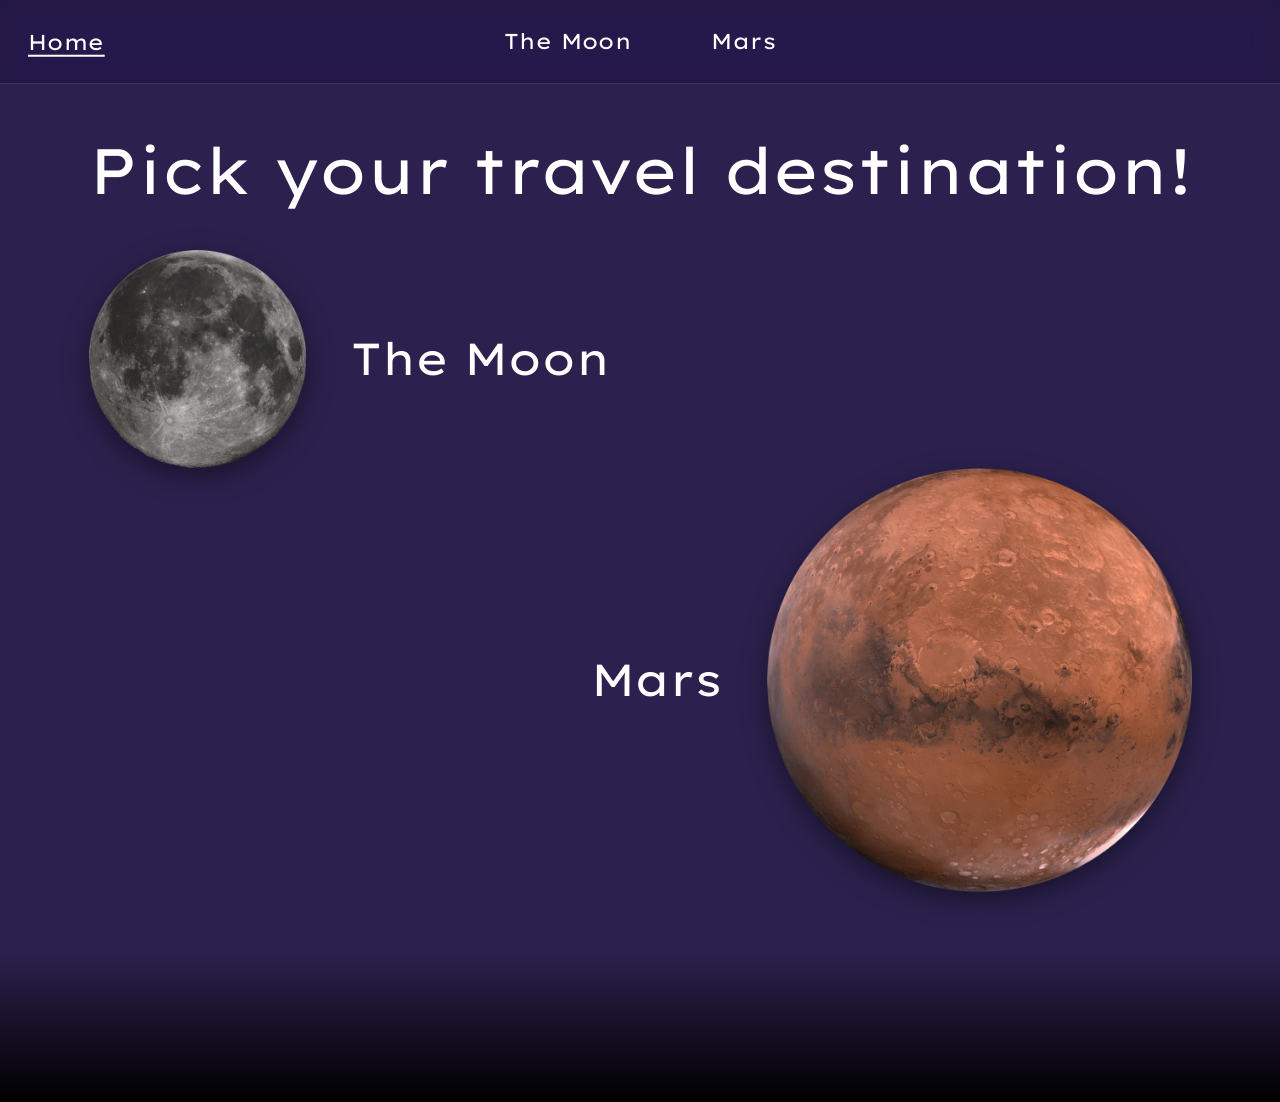
==== website/index.html @ fe944b9f "There's now a homepage where you select where to go (celestial object), added shadows to the big tex" ====
<!DOCTYPE html>
<html lang="en">
<head>
  <meta charset="UTF-8">
  <meta name="viewport" content="width=device-width, initial-scale=1.0">
  <title>Pick your travel destination!</title>

  <!-- Load the Lexend Exa font from Google Fonts -->
  <link rel="preconnect" href="https://fonts.googleapis.com">
  <link rel="preconnect" href="https://fonts.gstatic.com" crossorigin>
  <link href="https://fonts.googleapis.com/css2?family=Lexend+Exa:wght@300;400;500;700&display=swap" rel="stylesheet">

  <!-- Same stylesheet as the Moon & Mars pages -->
  <link rel="stylesheet" href="style.css">
  <!-- Styles only for the home page -->
  <link rel="stylesheet" href="home.css">
</head>
<body class="page-home">

  <!-- Frosted top bar, stays on screen while scrolling -->
  <nav class="topbar">
    <a href="index.html" class="return-link active">Home</a>

    <div class="nav-center">
      <a href="moon.html">The Moon</a>
      <a href="mars.html">Mars</a>
    </div>
  </nav>

  <main class="home">
    <!-- As wide as the title, so the planets line up with its edges -->
    <div class="home-inner">
      <h1>Pick your travel destination!</h1>

      <!-- The whole row (picture + name) is one big button,
           so little fingers can't miss it -->
      <div class="destinations">
        <a href="moon.html" class="destination destination-moon">
          <img class="planet" src="images/moon-disk.webp" alt="" width="1000" height="1000">
          <span class="planet-name">The Moon</span>
        </a>

        <a href="mars.html" class="destination destination-mars">
          <span class="planet-name">Mars</span>
          <img class="planet" src="images/mars-disk.webp" alt="" width="1000" height="1000">
        </a>
      </div>
    </div>
  </main>

  <!-- Short fade from the page color into black at the very end -->
  <div class="fade-to-black"></div>

</body>
</html>
---- website/style.css ----
/* ---------- Page settings (each page picks its own) ---------- */

.page-mars {
  --page-color: #be9778;
  --hero-image: url('images/mars.jpg');
  --hero-overlay: linear-gradient(to bottom, rgba(190, 151, 120, 0) 55%, #be9778 100%);
  --bar-tint: rgba(30, 20, 15, 0.35);      /* warm brown tint */
}

.page-home {
  --page-color: #2c214e;
  --bar-tint: rgba(20, 14, 40, 0.35);      /* dark purple tint */
}

.page-moon {
  --page-color: #010101;
  --hero-image: url('images/moon.jpg');
  --hero-overlay: none;                     /* photo already ends in black, no blend */
  --bar-tint: rgba(20, 20, 20, 0.35);      /* neutral grey tint */
}

/* ---------- Whole page ---------- */

* {
  box-sizing: border-box;
}

html {
  scroll-behavior: smooth;
}

body {
  margin: 0;
  background-color: var(--page-color);
  color: #ffffff;
  font-family: 'Lexend Exa', sans-serif;
  line-height: 1.6;
}

/* ---------- Frosted top bar ---------- */

.topbar {
  position: fixed;
  top: 0;
  left: 0;
  width: 100%;
  height: 84px;                      /* about 1.5 cm on your screen (70px = 1.25 cm) */
  z-index: 1000;

  display: flex;
  justify-content: center;
  align-items: center;

  background: var(--bar-tint, rgba(30, 20, 15, 0.35));
  backdrop-filter: blur(14px) saturate(140%);
  -webkit-backdrop-filter: blur(14px) saturate(140%);
  border-bottom: 1px solid rgba(255, 255, 255, 0.12);
  view-transition-name: topbar;      /* keeps the bar steady when switching pages */
}

.topbar a {
  color: #ffffff;
  text-decoration: none;
  font-size: 1.35rem;
  letter-spacing: 0.02em;
  transition: opacity 0.2s;
}

.topbar a:hover {
  opacity: 0.7;
}

.return-link {
  position: absolute;
  left: 28px;
  top: 50%;
  transform: translateY(-50%);
}

.nav-center {
  display: flex;
  gap: 80px;
}

.topbar a.active {
  text-decoration: underline;
  text-underline-offset: 5px;
}

/* ---------- Picture at the top ---------- */

.hero {
  height: 100vh;
  display: flex;
  justify-content: center;
  align-items: center;

  background-image: var(--hero-overlay), var(--hero-image);
  background-size: cover;
  background-position: center;
}

.hero h1 {
  margin: 0;
  font-size: clamp(5rem, 21vw, 20rem);
  font-weight: 400;
  color: #ffffff;
  user-select: none;
  animation: rise-in 0.6s cubic-bezier(0.22, 1, 0.36, 1) both;
}

@keyframes rise-in {
  from {
    opacity: 0;
    transform: translateY(40px) scale(0.92);
  }
  to {
    opacity: 1;
    transform: translateY(0) scale(1);
  }
}

/* ---------- Page content ---------- */

.content {
  max-width: 1400px;
  margin: 0 auto;
  padding: 50px 6vw;
  font-size: 1.3rem;
}

/* ---------- Fade into black at the end ---------- */

.fade-to-black {
  height: 150px;
  background: linear-gradient(to bottom, var(--page-color), var(--end-color, #000000));
}

/* ---------- Smooth switching between pages ---------- */

@view-transition {
  navigation: auto;
}

::view-transition-old(root),
::view-transition-new(root) {
  animation-duration: 0.4s;
}

/* ---------- Respect people who turn off animations ---------- */

@media (prefers-reduced-motion: reduce) {
  .hero h1 {
    animation: none;
  }

  @view-transition {
    navigation: none;
  }
}
---- website/home.css ----
/* ==========================================================
   HOME PAGE  (index.html)
   Pick the Moon or Mars. Click a planet (or its name) to go there.
   ========================================================== */

.home {
  /* Fill the screen, so the fade sits at the very bottom
     (150px = the height of .fade-to-black) */
  min-height: calc(100vh - 150px);
  padding: 130px 6vw 60px;            /* 84px top bar + some air */

  /* Real-life sizes: Mars is 1.951x wider than the Moon
     (Moon radius 1,737.4 km, Mars radius 3,389.5 km).
     Only change --moon-size; Mars follows automatically. */
  --moon-size: clamp(120px, 17vw, 300px);
  --mars-size: calc(var(--moon-size) * 1.951);
}

/* Shrinks to the width of the title and sits in the middle.
   The Moon starts where the title starts, Mars ends where it ends. */
.home-inner {
  width: fit-content;
  margin: 0 auto;
}

/* ---------- Title ---------- */

.home h1 {
  margin: 0 0 40px;
  text-align: center;
  font-size: clamp(2rem, 5vw, 4rem);
  font-weight: 400;
  line-height: 1.25;
  user-select: none;
  animation: rise-in 0.6s cubic-bezier(0.22, 1, 0.36, 1) both;
}

/* ---------- The two planets ---------- */

/* Moon on the left edge, Mars on the right edge */
.destinations {
  display: flex;
  flex-direction: column;
}

.destination {
  display: flex;
  align-items: center;                /* name's middle = planet's middle */
  gap: clamp(20px, 3.5vw, 64px);
  color: #ffffff;
  text-decoration: none;
  border-radius: 999px;               /* round focus ring for keyboard users */
}

.destination-moon {
  align-self: flex-start;
}

.destination-mars {
  align-self: flex-end;
}

.planet {
  display: block;
  height: auto;
  user-select: none;
  -webkit-user-drag: none;

  /* Small shadow under the planet. drop-shadow (not box-shadow)
     follows the round shape instead of the square picture box. */
  filter: drop-shadow(0 8px 14px rgba(0, 0, 0, 0.45));
  transition: transform 0.25s cubic-bezier(0.22, 1, 0.36, 1),
              filter 0.25s cubic-bezier(0.22, 1, 0.36, 1);
}

.destination-moon .planet {
  width: var(--moon-size);
}

.destination-mars .planet {
  width: var(--mars-size);
}

.planet-name {
  font-size: clamp(1.4rem, 3.5vw, 3rem);
  user-select: none;
  transition: transform 0.25s cubic-bezier(0.22, 1, 0.36, 1);
}

/* The name grows away from its planet, so they never bump into each other */
.destination-moon .planet-name {
  transform-origin: left center;
}

.destination-mars .planet-name {
  transform-origin: right center;
}

/* Planet AND name grow a little when you point at either one
   = "you can click me!" */
.destination:hover .planet,
.destination:focus-visible .planet,
.destination:hover .planet-name,
.destination:focus-visible .planet-name {
  transform: scale(1.06);
}

/* ...and its shadow gets bigger and softer, like it lifts off the page */
.destination:hover .planet,
.destination:focus-visible .planet {
  filter: drop-shadow(0 16px 24px rgba(0, 0, 0, 0.5));
}

.destination:focus-visible {
  outline: 3px solid #ffffff;
  outline-offset: 8px;
}

/* ---------- Respect people who turn off animations ---------- */

@media (prefers-reduced-motion: reduce) {
  .home h1 {
    animation: none;
  }

  .planet,
  .planet-name {
    transition: none;
  }
}
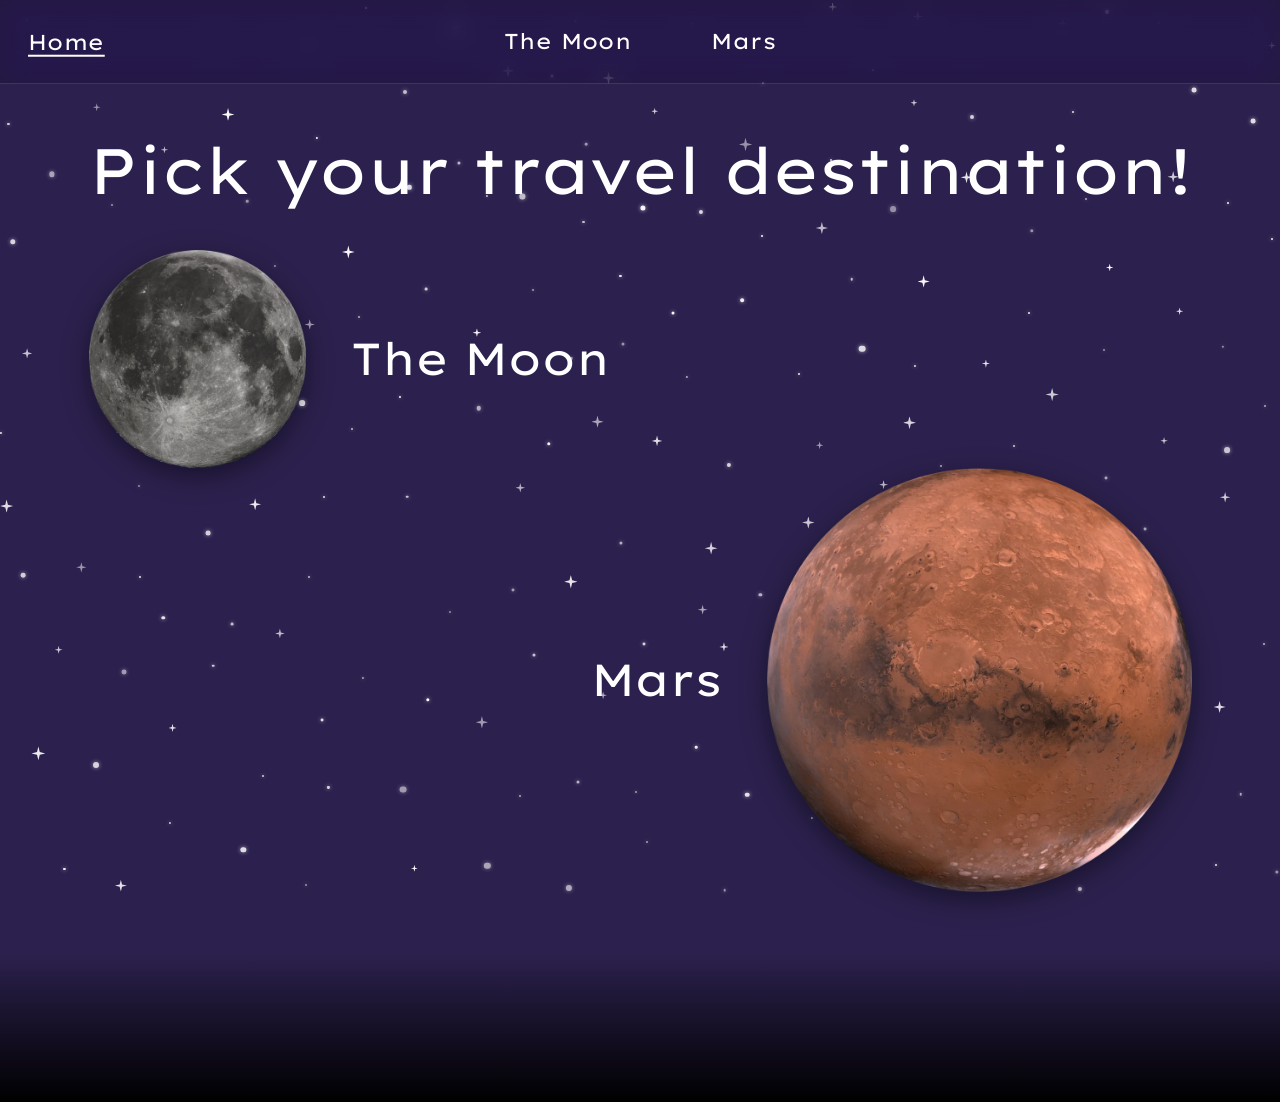
==== commit 0f1f1270: "Added stars on the homepage for the background, fixed the Moon page + addition to the info" ====
--- a/website/index.html
+++ b/website/index.html
@@ -14,6 +14,8 @@
   <link rel="stylesheet" href="style.css">
   <!-- Styles only for the home page -->
   <link rel="stylesheet" href="home.css">
+  <!-- NEW: random stars in the background -->
+  <link rel="stylesheet" href="stars.css">
 </head>
 <body class="page-home">
 
@@ -51,5 +53,8 @@
   <!-- Short fade from the page color into black at the very end -->
   <div class="fade-to-black"></div>
 
+  <!-- NEW: makes the random stars -->
+  <script src="stars.js"></script>
+
 </body>
 </html>
--- a/website/stars.css
+++ b/website/stars.css
@@ -0,0 +1,28 @@
+/* ==========================================================
+   STARS in the background (made by stars.js)
+   ========================================================== */
+
+/* Covers the whole screen, behind everything, can't be clicked */
+.stars {
+  position: fixed;
+  inset: 0;
+  z-index: -1;
+  overflow: hidden;
+  pointer-events: none;
+}
+
+/* Small stars = soft round dots */
+.star {
+  position: absolute;
+  border-radius: 50%;
+  background: #ffffff;
+  box-shadow: 0 0 4px rgba(255, 255, 255, 0.7);
+  transform: translate(-50%, -50%);   /* the star's middle sits on its spot */
+}
+
+/* Bigger stars = 4-pointed sparkle shape */
+.star.big {
+  border-radius: 0;
+  box-shadow: none;
+  clip-path: polygon(50% 0%, 60% 40%, 100% 50%, 60% 60%, 50% 100%, 40% 60%, 0% 50%, 40% 40%);
+}
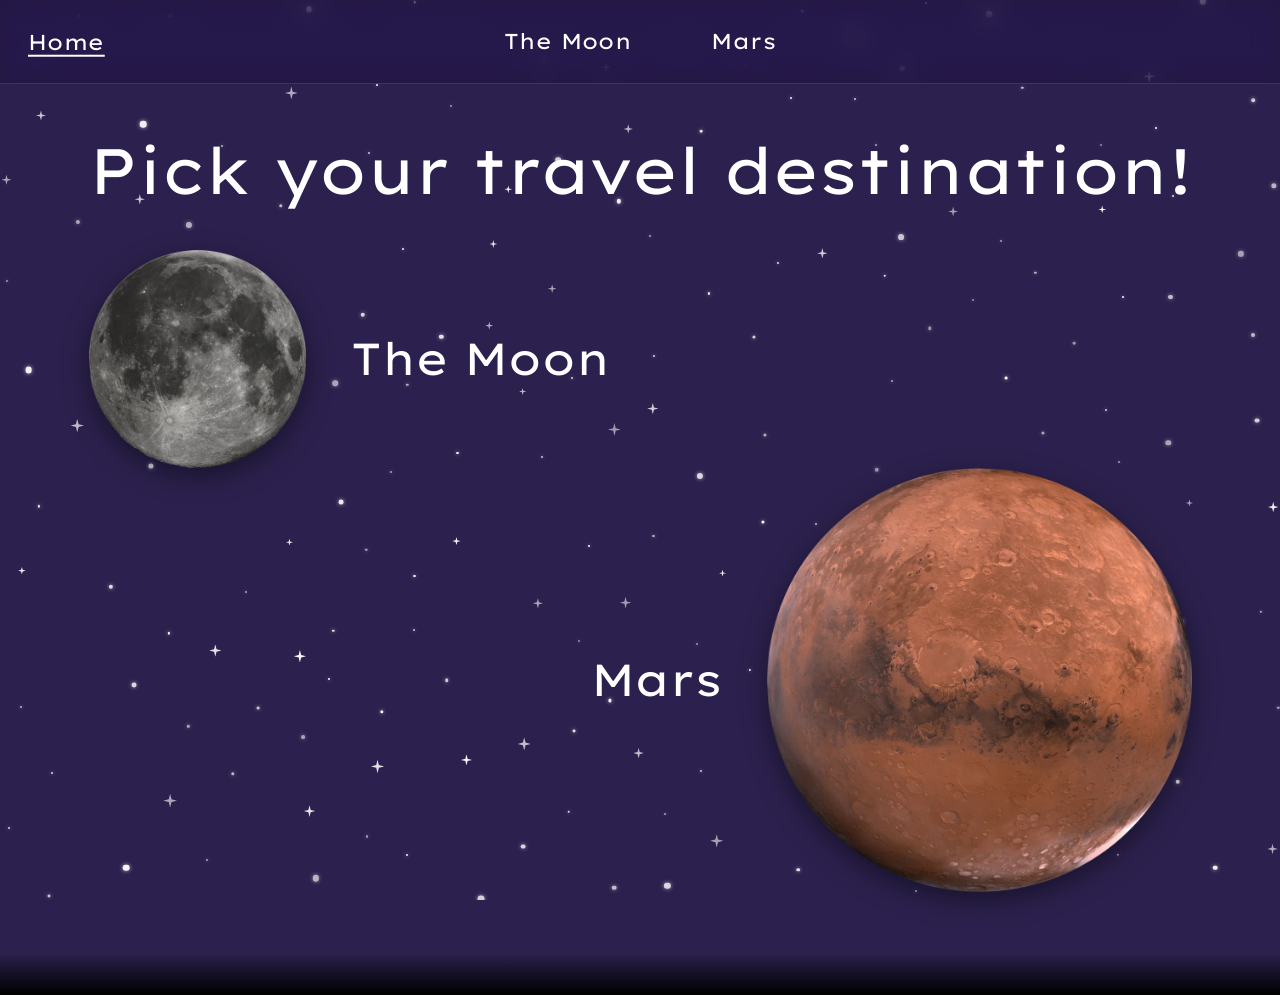
==== commit 9166c423: "Final: Added the mobile version along with fixing a few bugs" ====
--- a/website/index.html
+++ b/website/index.html
@@ -16,11 +16,19 @@
   <link rel="stylesheet" href="home.css">
   <!-- NEW: random stars in the background -->
   <link rel="stylesheet" href="stars.css">
+  <!-- NEW: the small-screen menu -->
+  <link rel="stylesheet" href="menu.css">
 </head>
 <body class="page-home">
 
   <!-- Frosted top bar, stays on screen while scrolling -->
   <nav class="topbar">
+    <!-- NEW: small screens: button with three lines that turn into a cross -->
+    <button class="menu-button" type="button" data-toggle aria-expanded="false" aria-controls="mobile-menu"
+            aria-label="Open menu" data-label-open="Open menu" data-label-close="Close menu">
+      <span></span><span></span><span></span>
+    </button>
+
     <a href="index.html" class="return-link active">Home</a>
 
     <div class="nav-center">
@@ -28,6 +36,13 @@
       <a href="mars.html">Mars</a>
     </div>
   </nav>
+
+  <!-- NEW: small screens: the menu that slides out under the bar -->
+  <div class="mobile-menu" id="mobile-menu">
+    <a href="index.html" class="active" aria-current="page">Home</a>
+    <a href="moon.html">The Moon</a>
+    <a href="mars.html">Mars</a>
+  </div>
 
   <main class="home">
     <!-- As wide as the title, so the planets line up with its edges -->
@@ -56,5 +71,8 @@
   <!-- NEW: makes the random stars -->
   <script src="stars.js"></script>
 
+  <!-- NEW: opens/closes the small-screen menus -->
+  <script src="menu.js"></script>
+
 </body>
 </html>
--- a/website/home.css
+++ b/website/home.css
@@ -5,8 +5,8 @@
 
 .home {
   /* Fill the screen, so the fade sits at the very bottom
-     (150px = the height of .fade-to-black) */
-  min-height: calc(100vh - 150px);
+     (3.375vw = the height of the fade, see the bottom of this file) */
+  min-height: calc(100vh - 3.375vw);
   padding: 130px 6vw 60px;            /* 84px top bar + some air */
 
   /* Real-life sizes: Mars is 1.951x wider than the Moon
@@ -116,6 +116,14 @@
   outline-offset: 8px;
 }
 
+/* ---------- Fade into black at the end ---------- */
+
+/* Same short fade as under the Mars map: that map is full width and 16:9,
+   and fades over its last 6%, so 6% x 9/16 = 3.375% of the screen width */
+.page-home .fade-to-black {
+  height: 3.375vw;
+}
+
 /* ---------- Respect people who turn off animations ---------- */
 
 @media (prefers-reduced-motion: reduce) {
--- a/website/menu.css
+++ b/website/menu.css
@@ -0,0 +1,131 @@
+/* ==========================================================
+   SMALL-SCREEN TOP MENU (all pages)
+   Below 1280px the full top bar doesn't fit anymore, so it turns
+   into a button with three lines that opens the links under the bar.
+   ========================================================== */
+
+/* Big screens: not needed */
+.menu-button,
+.mobile-menu {
+  display: none;
+}
+
+@media (max-width: 1279px) {
+  /* The bar stays, just slimmer and without the links in it */
+  .topbar {
+    height: 64px;
+  }
+
+  .topbar .return-link,
+  .topbar .nav-center {
+    display: none;
+  }
+
+  /* ---------- The three lines (left, centered top-to-bottom) ---------- */
+
+  .menu-button {
+    display: flex;
+    flex-direction: column;
+    justify-content: center;
+    gap: 6px;
+    position: absolute;
+    left: 14px;
+    top: 50%;
+    transform: translateY(-50%);
+    width: 44px;                      /* big enough for a finger */
+    height: 44px;
+    padding: 0 10px;
+    background: none;
+    border: 0;
+    border-radius: 12px;
+    cursor: pointer;
+    -webkit-tap-highlight-color: transparent;
+  }
+
+  .menu-button span {
+    display: block;
+    width: 100%;
+    height: 2.5px;
+    border-radius: 2px;
+    background: #ffffff;
+    transition: transform 0.4s cubic-bezier(0.22, 1, 0.36, 1),
+                opacity 0.25s ease;
+  }
+
+  /* Open: the middle line fades out, the other two meet in the middle
+     (6px gap + 2.5px line = 8.5px) and turn into a cross */
+  .menu-button[aria-expanded="true"] span:nth-child(1) {
+    transform: translateY(8.5px) rotate(45deg);
+  }
+
+  .menu-button[aria-expanded="true"] span:nth-child(2) {
+    opacity: 0;
+  }
+
+  .menu-button[aria-expanded="true"] span:nth-child(3) {
+    transform: translateY(-8.5px) rotate(-45deg);
+  }
+
+  .menu-button:focus-visible {
+    outline: 2px solid #ffffff;
+    outline-offset: 2px;
+  }
+
+  /* ---------- The menu under the bar ---------- */
+
+  /* Same frosty look as the bar. It sits BEHIND the bar (z-index 999 < 1000),
+     so it slides out from underneath it. */
+  .mobile-menu {
+    display: flex;
+    justify-content: center;
+    gap: clamp(24px, 8vw, 64px);
+    position: fixed;
+    top: 64px;
+    left: 0;
+    width: 100%;
+    z-index: 999;
+    padding: 16px 20px;
+
+    background: var(--bar-tint, rgba(30, 20, 15, 0.35));
+    backdrop-filter: blur(14px) saturate(140%);
+    -webkit-backdrop-filter: blur(14px) saturate(140%);
+    border-bottom: 1px solid rgba(255, 255, 255, 0.12);
+
+    /* closed */
+    opacity: 0;
+    transform: translateY(-100%);
+    visibility: hidden;               /* also stops the hidden links getting keyboard focus */
+    transition: transform 0.45s cubic-bezier(0.22, 1, 0.36, 1),
+                opacity 0.3s ease,
+                visibility 0s linear 0.45s;
+  }
+
+  .mobile-menu.open {
+    opacity: 1;
+    transform: translateY(0);
+    visibility: visible;
+    transition: transform 0.45s cubic-bezier(0.22, 1, 0.36, 1),
+                opacity 0.3s ease,
+                visibility 0s;
+  }
+
+  .mobile-menu a {
+    color: #ffffff;
+    text-decoration: none;
+    font-size: 1.15rem;
+    letter-spacing: 0.02em;
+  }
+
+  .mobile-menu a.active {
+    text-decoration: underline;
+    text-underline-offset: 5px;
+  }
+}
+
+@media (prefers-reduced-motion: reduce) {
+  .menu-button span,
+  .mobile-menu,
+  .mobile-menu.open {
+    transition: none;
+  }
+}
